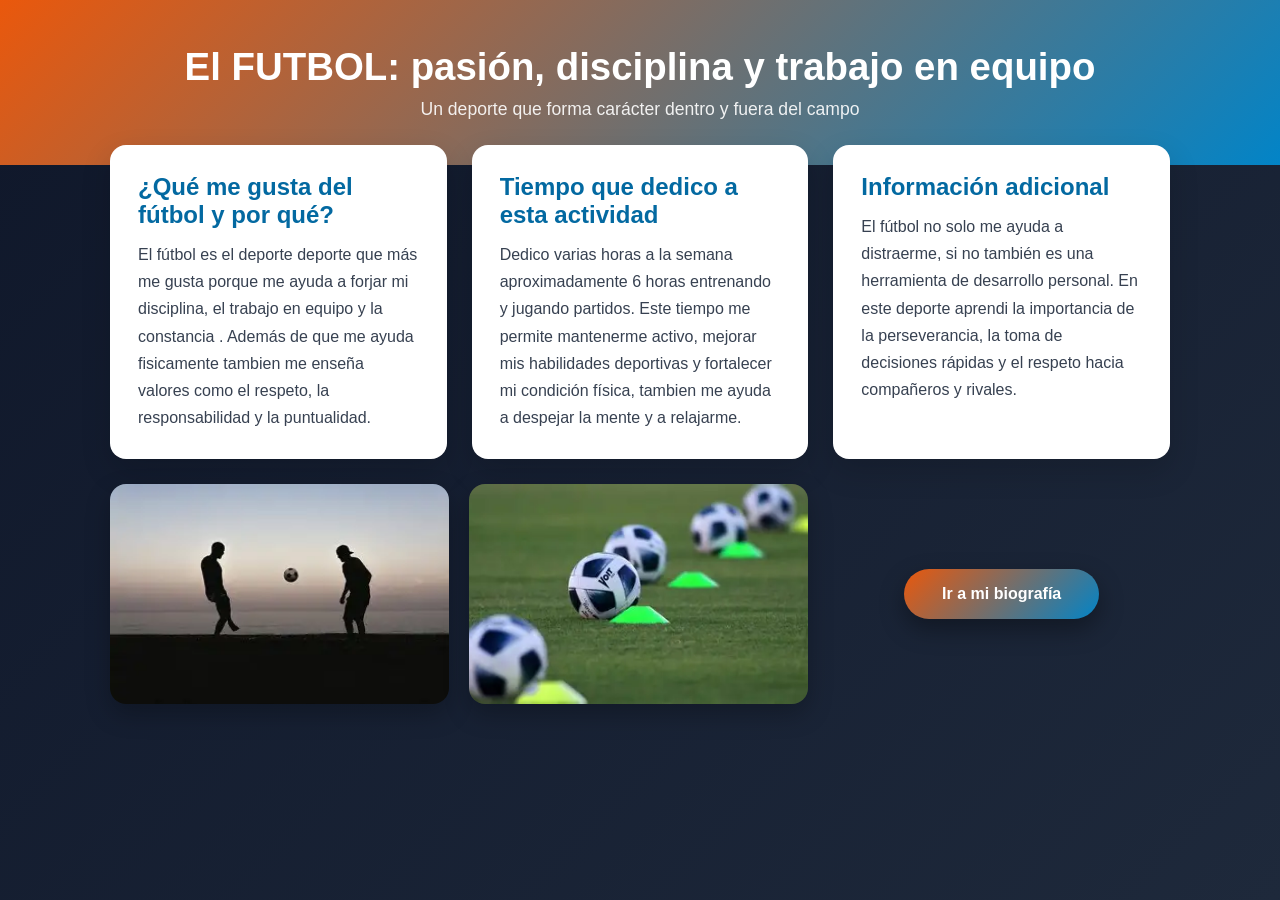
==== Index/index.html @ 98919426 "Se realizo la pagina principal con css y se agregaron imagenes para tener buena vista tambien se hiz" ====
<!DOCTYPE html>
<html lang="es">
<head>
    <meta charset="UTF-8">
    <meta name="viewport" content="width=device-width, initial-scale=1.0">
    <title>Mi Interés por el Fútbol</title>
    <link rel="stylesheet" href="../styles/index.css">
</head>
<body>

    <header class="header">
        <h1>El FUTBOL: pasión, disciplina y trabajo en equipo</h1>
        <p>Un deporte que forma carácter dentro y fuera del campo</p>
    </header>

    <main class="container">

        <section class="card">
            <h2>¿Qué me gusta del fútbol y por qué?</h2>
            <p>
                El fútbol es el deporte deporte que más me gusta porque me ayuda a forjar mi disciplina,
                el trabajo en equipo y la constancia . Además de que me ayuda fisicamente tambien me 
                enseña valores como el respeto, la responsabilidad y la puntualidad.
            </p>
        </section>

        <section class="card">
            <h2>Tiempo que dedico a esta actividad</h2>
            <p>
                Dedico varias horas a la semana aproximadamente 6 horas entrenando y jugando
                partidos. Este tiempo me permite
                mantenerme activo, mejorar mis habilidades deportivas y fortalecer mi condición física,
                tambien me ayuda a despejar la mente y a relajarme.
            </p>
        </section>

        <section class="card">
            <h2>Información adicional</h2>
            <p>
                El fútbol no solo me ayuda a distraerme, si no también es una
                herramienta de desarrollo personal. En este deporte aprendi la 
                importancia de la perseverancia, la toma de decisiones rápidas y el respeto hacia
                compañeros y rivales.
            </p>
        </section>
        
    <div class="galeria">
        <img src="../images/futbol1.jpg">
        <img src="../images/futbol2.jpg">
    </div>
        <a href="biografia.html" class="btn-biografia">Ir a mi biografía</a>

    </main>

</section>



</body>
</html>
---- styles/index.css ----
* {
    margin: 0;
    padding: 0;
    box-sizing: border-box;
    font-family: 'Segoe UI', Tahoma, Geneva, Verdana, sans-serif;
}

body {
    min-height: 100vh;
    background: linear-gradient(135deg, #0f172a, #1e293b);
    color: #1f2937;
}

.header {
    background: linear-gradient(135deg, #ea580c, #0284c7);
    color: #ffffff;
    padding: 45px 20px;
    text-align: center;
}

.header h1 {
    font-size: 2.4rem;
    margin-bottom: 10px;
}

.header p {
    font-size: 1.1rem;
    opacity: 0.9;
}

.container {
    max-width: 1100px;
    margin: -40px auto 60px;
    padding: 20px;
    display: grid;
    grid-template-columns: repeat(3, 1fr);
    gap: 25px;
}

.card {
    background-color: #ffffff;
    padding: 28px;
    border-radius: 16px;
    box-shadow: 0 12px 30px rgba(0, 0, 0, 0.15);
    transition: transform 0.3s ease, box-shadow 0.3s ease;
}

.card:hover {
    transform: translateY(-6px);
    box-shadow: 0 20px 45px rgba(0, 0, 0, 0.2);
}

.card h2 {
    color: #0369a1;
    margin-bottom: 12px;
    font-size: 1.5rem;
}

.card p {
    font-size: 1rem;
    line-height: 1.7;
    color: #374151;
}

.galeria {
    grid-column: span 2;
    display: grid;
    grid-template-columns: 1fr 1fr;
    gap: 20px;
    align-items: center;
}

.galeria img {
    width: 100%;
    height: 220px;
    object-fit: cover;
    border-radius: 16px;
    box-shadow: 0 10px 25px rgba(0, 0, 0, 0.25);
    transition: transform 0.4s ease, box-shadow 0.4s ease;
}

.galeria img:hover {
    transform: scale(1.05);
}

.btn-biografia {
    grid-column: 3 / 4;
    align-self: center;
    justify-self: center;
    padding: 16px 38px;
    background: linear-gradient(135deg, #ea580c, #0284c7);
    color: #ffffff;
    font-size: 1rem;
    font-weight: 600;
    text-decoration: none;
    border-radius: 50px;
    white-space: nowrap;
    box-shadow: 0 10px 25px rgba(0, 0, 0, 0.35);
    transition: transform 0.3s ease, box-shadow 0.3s ease;
}

.btn-biografia:hover {
    transform: translateY(-4px);
}

@media (max-width: 768px) {
    .container {
        grid-template-columns: 1fr;
    }

    .galeria {
        grid-column: span 1;
        grid-template-columns: 1fr;
    }

    .btn-biografia {
        grid-column: span 1;
        margin-top: 15px;
    }
}
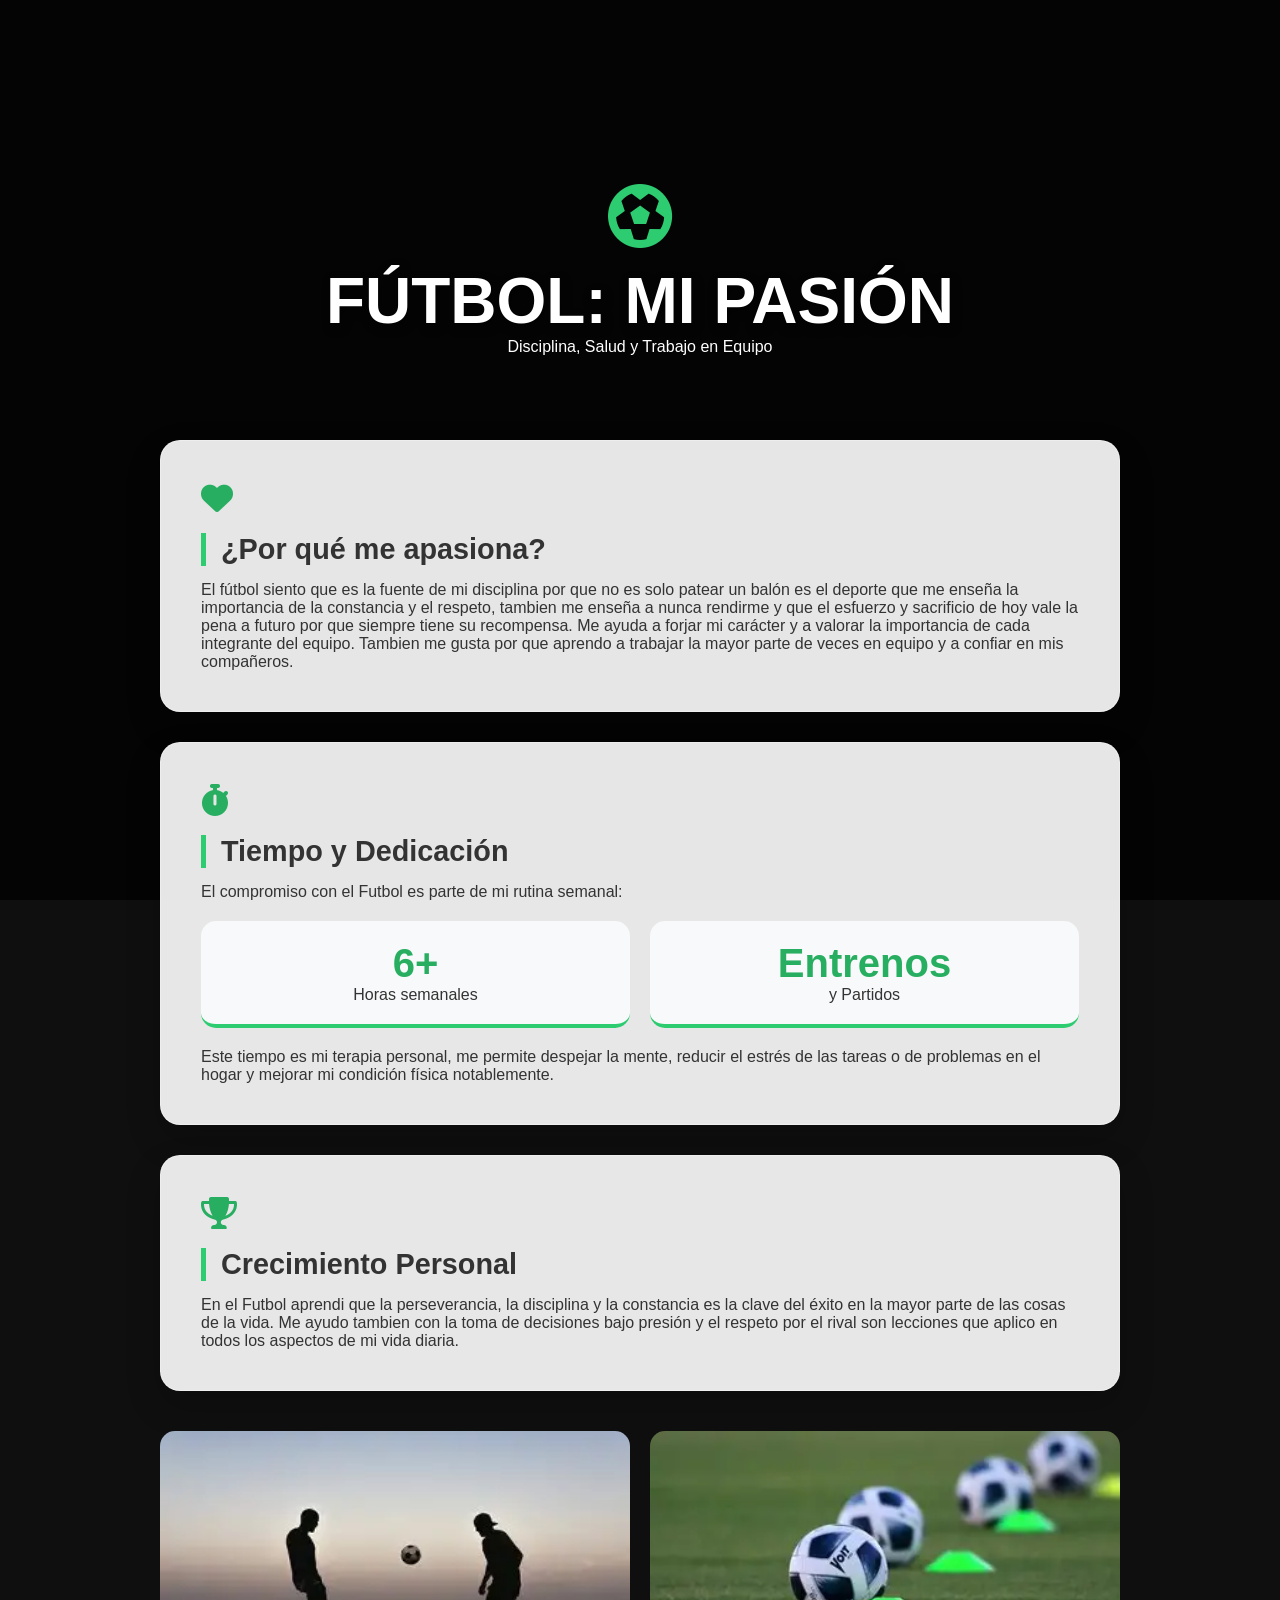
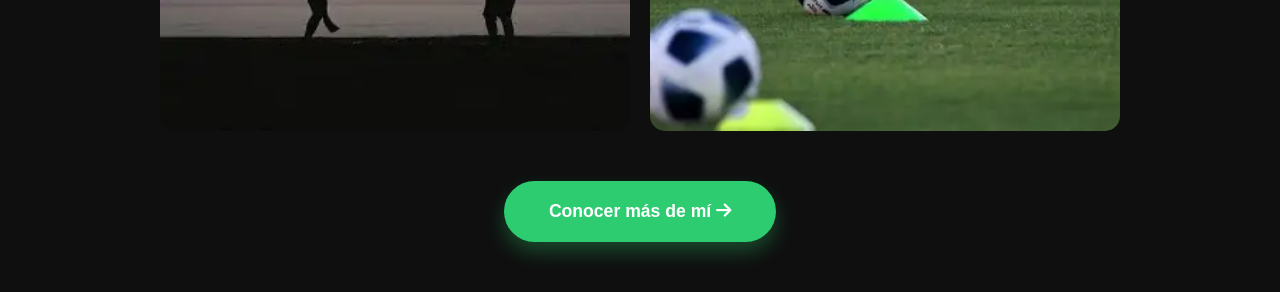
==== commit 8978617b: "Se hisieron cambios en el index agregue css y mas informacion de lo que me gusta agregue iconos, ima" ====
--- a/Index/index.html
+++ b/Index/index.html
@@ -3,58 +3,80 @@
 <head>
     <meta charset="UTF-8">
     <meta name="viewport" content="width=device-width, initial-scale=1.0">
-    <title>Mi Interés por el Fútbol</title>
+    <title>Pasión por el Fútbol</title>
     <link rel="stylesheet" href="../styles/index.css">
+    <link rel="stylesheet" href="https://cdnjs.cloudflare.com/ajax/libs/font-awesome/6.0.0/css/all.min.css">
 </head>
 <body>
 
+    <div class="background-overlay"></div>
+
     <header class="header">
-        <h1>El FUTBOL: pasión, disciplina y trabajo en equipo</h1>
-        <p>Un deporte que forma carácter dentro y fuera del campo</p>
+        <div class="header-content">
+            <i class="fas fa-futbol soccer-ball-icon"></i>
+            <h1>FÚTBOL: Mi Pasión</h1>
+            <p>Disciplina, Salud y Trabajo en Equipo</p>
+        </div>
     </header>
 
     <main class="container">
-
-        <section class="card">
-            <h2>¿Qué me gusta del fútbol y por qué?</h2>
+        <section class="card animate-up">
+            <div class="card-icon"><i class="fas fa-heart"></i></div>
+            <h2>¿Por qué me apasiona?</h2>
             <p>
-                El fútbol es el deporte deporte que más me gusta porque me ayuda a forjar mi disciplina,
-                el trabajo en equipo y la constancia . Además de que me ayuda fisicamente tambien me 
-                enseña valores como el respeto, la responsabilidad y la puntualidad.
+                El fútbol siento que es la fuente de mi disciplina por que no es solo patear un balón es el deporte que me enseña 
+                la importancia de la constancia y el respeto, tambien me enseña a nunca rendirme y que el esfuerzo y sacrificio
+                de hoy vale la pena a futuro por que siempre tiene su recompensa. Me ayuda a forjar 
+                mi carácter y a valorar la importancia de cada integrante del equipo. Tambien me gusta por que aprendo a trabajar 
+                la mayor parte de veces en equipo y a confiar en mis compañeros.
             </p>
         </section>
 
-        <section class="card">
-            <h2>Tiempo que dedico a esta actividad</h2>
+        <section class="card animate-up" style="animation-delay: 0.2s;">
+            <div class="card-icon"><i class="fas fa-stopwatch"></i></div>
+            <h2>Tiempo y Dedicación</h2>
+            <p>El compromiso con el Futbol es parte de mi rutina semanal:</p>
+            <div class="stats-grid">
+                <div class="stat-item">
+                    <span>6+</span>
+                    <p>Horas semanales</p>
+                </div>
+                <div class="stat-item">
+                    <span>Entrenos</span>
+                    <p>y Partidos</p>
+                </div>
+            </div>
+            <p class="text-detail">Este tiempo es mi terapia personal, me permite despejar la mente, reducir el 
+                estrés de las tareas o de problemas en el hogar y mejorar mi condición física notablemente.</p>
+        </section>
+
+        <section class="card animate-up" style="animation-delay: 0.4s;">
+            <div class="card-icon"><i class="fas fa-trophy"></i></div>
+            <h2>Crecimiento Personal</h2>
             <p>
-                Dedico varias horas a la semana aproximadamente 6 horas entrenando y jugando
-                partidos. Este tiempo me permite
-                mantenerme activo, mejorar mis habilidades deportivas y fortalecer mi condición física,
-                tambien me ayuda a despejar la mente y a relajarme.
+                En el Futbol aprendi que la perseverancia, la disciplina y la constancia es la clave del
+                éxito en la mayor parte de las cosas de la vida. Me ayudo tambien con la toma de decisiones bajo presión
+                 y el respeto por el rival son lecciones que aplico en todos los aspectos de mi vida diaria.
             </p>
         </section>
 
-        <section class="card">
-            <h2>Información adicional</h2>
-            <p>
-                El fútbol no solo me ayuda a distraerme, si no también es una
-                herramienta de desarrollo personal. En este deporte aprendi la 
-                importancia de la perseverancia, la toma de decisiones rápidas y el respeto hacia
-                compañeros y rivales.
-            </p>
-        </section>
-        
-    <div class="galeria">
-        <img src="../images/futbol1.jpg">
-        <img src="../images/futbol2.jpg">
-    </div>
-        <a href="biografia.html" class="btn-biografia">Ir a mi biografía</a>
+        <div class="galeria animate-up" style="animation-delay: 0.6s;">
+            <div class="img-wrapper">
+                <img src="../images/futbol1.jpg" alt="Entrenamiento">
+                <div class="overlay"><span>Persistencia</span></div>
+            </div>
+            <div class="img-wrapper">
+                <img src="../images/futbol2.jpg" alt="Partido">
+                <div class="overlay"><span>Victoria</span></div>
+            </div>
+        </div>
 
+        <div class="footer-actions">
+            <a href="biografia.html" class="btn-biografia">
+                Conocer más de mí <i class="fas fa-arrow-right"></i>
+            </a>
+        </div>
     </main>
 
-</section>
-
-
-
 </body>
-</html>
+</html>
--- a/styles/index.css
+++ b/styles/index.css
@@ -1,120 +1,197 @@
+:root {
+    --primary: #2ecc71;
+    --primary-dark: #27ae60;
+    --dark: #1a1a1a;
+    --light: #ffffff;
+    --glass: rgba(255, 255, 255, 0.9);
+    --shadow: 0 15px 35px rgba(0,0,0,0.2);
+}
+
+@import url('https://fonts.googleapis.com/css2?family=Montserrat:wght@400;700;900&display=swap');
+
 * {
     margin: 0;
     padding: 0;
     box-sizing: border-box;
-    font-family: 'Segoe UI', Tahoma, Geneva, Verdana, sans-serif;
 }
 
 body {
-    min-height: 100vh;
-    background: linear-gradient(135deg, #0f172a, #1e293b);
-    color: #1f2937;
+    font-family: 'Montserrat', sans-serif;
+    background: #0f0f0f; 
+    color: #333;
+    overflow-x: hidden;
+}
+
+.background-overlay {
+    position: fixed;
+    top: 0; left: 0; width: 100%; height: 100%;
+    background: linear-gradient(rgba(0,0,0,0.7), rgba(0,0,0,0.7)), 
+                url('https://images.unsplash.com/photo-1574629810360-7efbbe195018?auto=format&fit=crop&q=80&w=2000');
+    background-size: cover;
+    z-index: -1;
 }
 
 .header {
-    background: linear-gradient(135deg, #ea580c, #0284c7);
-    color: #ffffff;
-    padding: 45px 20px;
+    height: 60vh;
+    display: flex;
+    align-items: center;
+    justify-content: center;
     text-align: center;
+    color: white;
+}
+
+.soccer-ball-icon {
+    font-size: 4rem;
+    margin-bottom: 1rem;
+    animation: spin 4s linear infinite;
+    color: var(--primary);
 }
 
 .header h1 {
-    font-size: 2.4rem;
-    margin-bottom: 10px;
-}
-
-.header p {
-    font-size: 1.1rem;
-    opacity: 0.9;
+    font-size: clamp(2rem, 8vw, 4rem);
+    font-weight: 900;
+    text-transform: uppercase;
+    text-shadow: 2px 4px 10px rgba(0,0,0,0.5);
 }
 
 .container {
-    max-width: 1100px;
-    margin: -40px auto 60px;
-    padding: 20px;
-    display: grid;
-    grid-template-columns: repeat(3, 1fr);
-    gap: 25px;
+    max-width: 1000px;
+    margin: -100px auto 50px;
+    padding: 0 20px;
 }
 
 .card {
-    background-color: #ffffff;
-    padding: 28px;
-    border-radius: 16px;
-    box-shadow: 0 12px 30px rgba(0, 0, 0, 0.15);
-    transition: transform 0.3s ease, box-shadow 0.3s ease;
+    background: var(--glass);
+    backdrop-filter: blur(10px);
+    padding: 40px;
+    border-radius: 20px;
+    margin-bottom: 30px;
+    box-shadow: var(--shadow);
+    border: 1px solid rgba(255,255,255,0.3);
 }
 
-.card:hover {
-    transform: translateY(-6px);
-    box-shadow: 0 20px 45px rgba(0, 0, 0, 0.2);
+.card-icon {
+    font-size: 2rem;
+    color: var(--primary-dark);
+    margin-bottom: 15px;
 }
 
 .card h2 {
-    color: #0369a1;
-    margin-bottom: 12px;
-    font-size: 1.5rem;
+    font-size: 1.8rem;
+    margin-bottom: 15px;
+    border-left: 5px solid var(--primary);
+    padding-left: 15px;
 }
 
-.card p {
-    font-size: 1rem;
-    line-height: 1.7;
-    color: #374151;
+.stats-grid {
+    display: grid;
+    grid-template-columns: 1fr 1fr;
+    gap: 20px;
+    margin: 20px 0;
+}
+
+.stat-item {
+    background: #f8f9fa;
+    padding: 20px;
+    border-radius: 15px;
+    text-align: center;
+    border-bottom: 4px solid var(--primary);
+}
+
+.stat-item span {
+    display: block;
+    font-size: 2.5rem;
+    font-weight: 900;
+    color: var(--primary-dark);
 }
 
 .galeria {
-    grid-column: span 2;
     display: grid;
     grid-template-columns: 1fr 1fr;
     gap: 20px;
-    align-items: center;
+    margin: 40px 0;
 }
 
-.galeria img {
-    width: 100%;
-    height: 220px;
-    object-fit: cover;
-    border-radius: 16px;
-    box-shadow: 0 10px 25px rgba(0, 0, 0, 0.25);
-    transition: transform 0.4s ease, box-shadow 0.4s ease;
+.img-wrapper {
+    position: relative;
+    overflow: hidden;
+    border-radius: 15px;
+    height: 300px;
 }
 
-.galeria img:hover {
-    transform: scale(1.05);
+.img-wrapper img {
+    width: 100%; height: 100%;
+    object-fit: cover;
+    transition: 0.5s;
+}
+
+.overlay {
+    position: absolute;
+    top: 0; left: 0; width: 100%; height: 100%;
+    background: rgba(46, 204, 113, 0.8);
+    display: flex;
+    align-items: center;
+    justify-content: center;
+    opacity: 0;
+    transition: 0.5s;
+}
+
+.overlay span {
+    color: white;
+    font-weight: bold;
+    font-size: 1.5rem;
+    transform: translateY(20px);
+    transition: 0.5s;
+}
+
+.img-wrapper:hover .overlay { opacity: 1; }
+.img-wrapper:hover .overlay span { transform: translateY(0); }
+.img-wrapper:hover img { transform: scale(1.1); }
+
+.footer-actions {
+    text-align: center;
+    margin-top: 50px;
 }
 
 .btn-biografia {
-    grid-column: 3 / 4;
-    align-self: center;
-    justify-self: center;
-    padding: 16px 38px;
-    background: linear-gradient(135deg, #ea580c, #0284c7);
-    color: #ffffff;
-    font-size: 1rem;
-    font-weight: 600;
+    background: var(--primary);
+    color: white;
+    padding: 20px 45px;
     text-decoration: none;
     border-radius: 50px;
-    white-space: nowrap;
-    box-shadow: 0 10px 25px rgba(0, 0, 0, 0.35);
-    transition: transform 0.3s ease, box-shadow 0.3s ease;
+    font-weight: bold;
+    font-size: 1.1rem;
+    box-shadow: 0 10px 20px rgba(46, 204, 113, 0.3);
+    transition: 0.3s;
+    display: inline-block;
 }
 
 .btn-biografia:hover {
-    transform: translateY(-4px);
+    transform: scale(1.05);
+    background: var(--primary-dark);
+}
+
+@keyframes spin {
+    from { transform: rotate(0deg); }
+    to { transform: rotate(360deg); }
+}
+
+@keyframes fadeInUp {
+    from {
+        opacity: 0;
+        transform: translateY(30px);
+    }
+    to {
+        opacity: 1;
+        transform: translateY(0);
+    }
+}
+
+.animate-up {
+    animation: fadeInUp 0.8s ease forwards;
 }
 
 @media (max-width: 768px) {
-    .container {
-        grid-template-columns: 1fr;
-    }
-
-    .galeria {
-        grid-column: span 1;
-        grid-template-columns: 1fr;
-    }
-
-    .btn-biografia {
-        grid-column: span 1;
-        margin-top: 15px;
-    }
-}
+    .galeria, .stats-grid { grid-template-columns: 1fr; }
+    .header h1 { font-size: 2.5rem; }
+}
